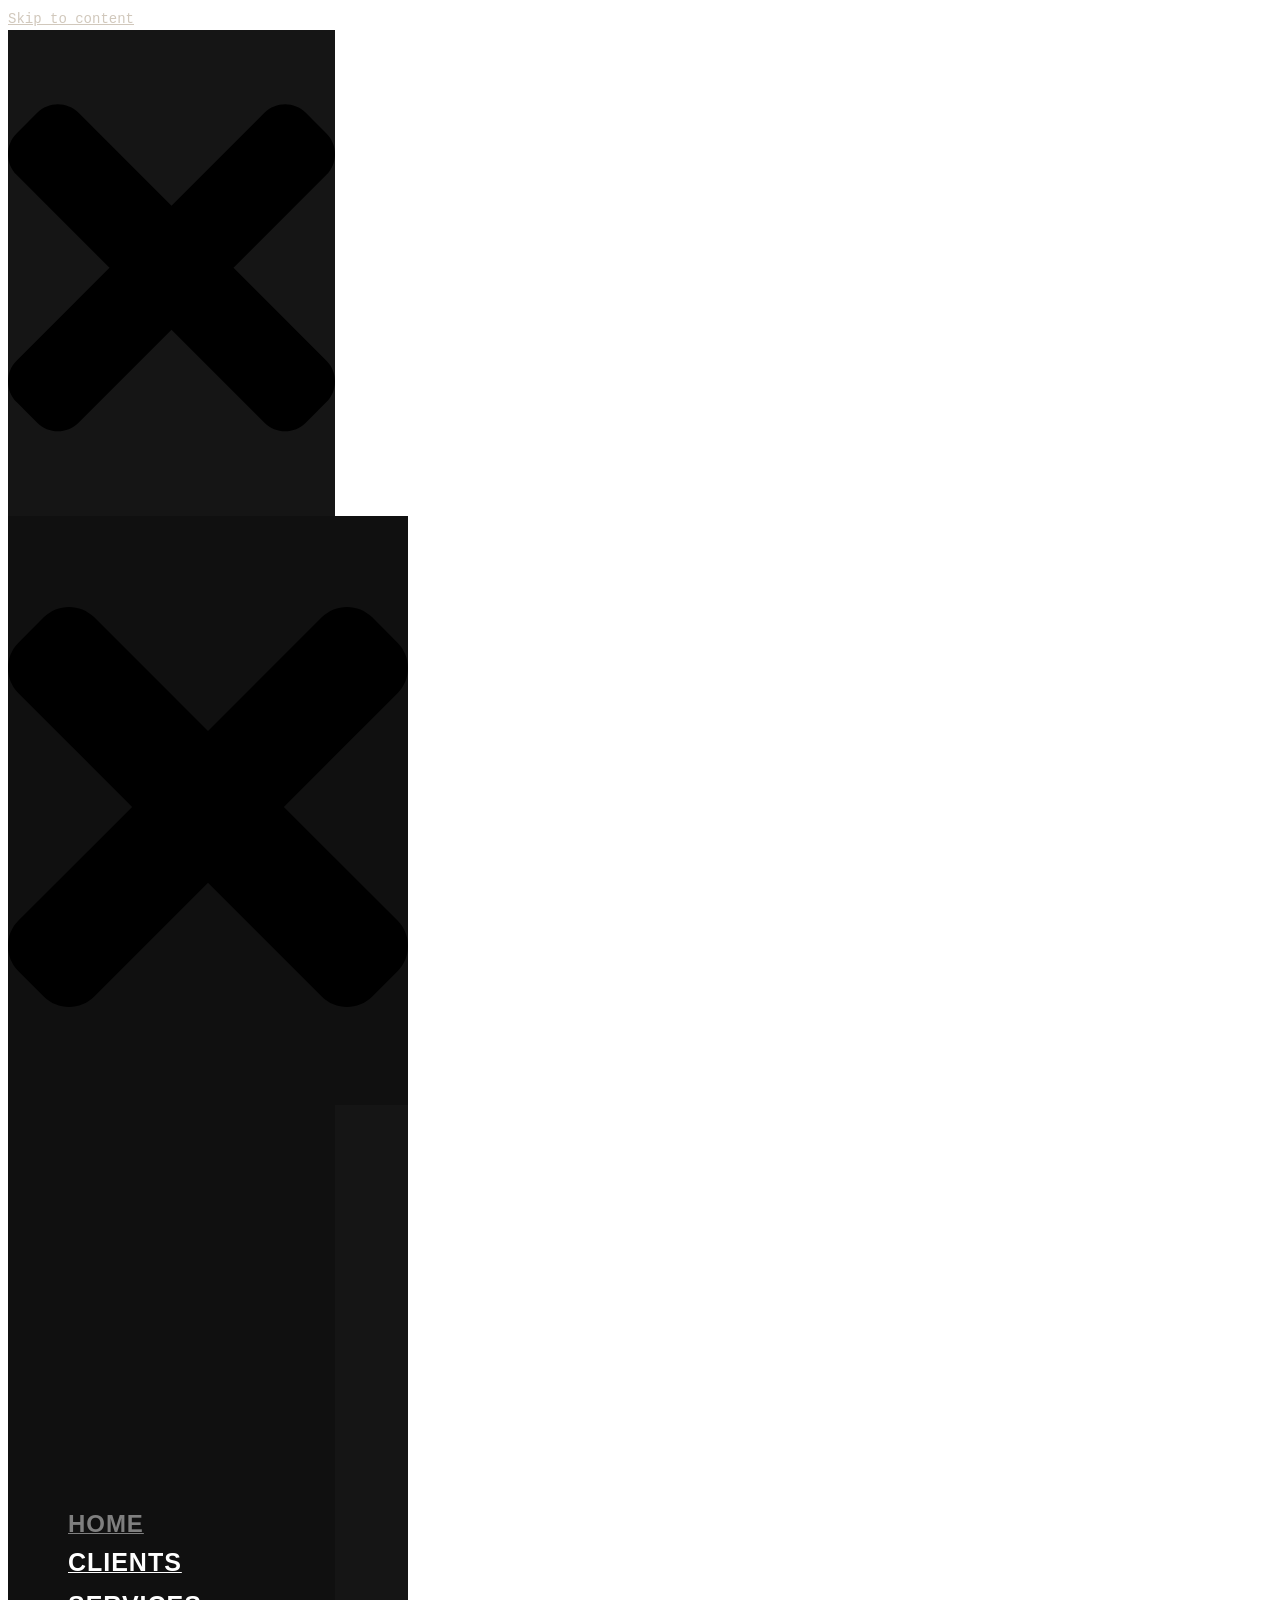
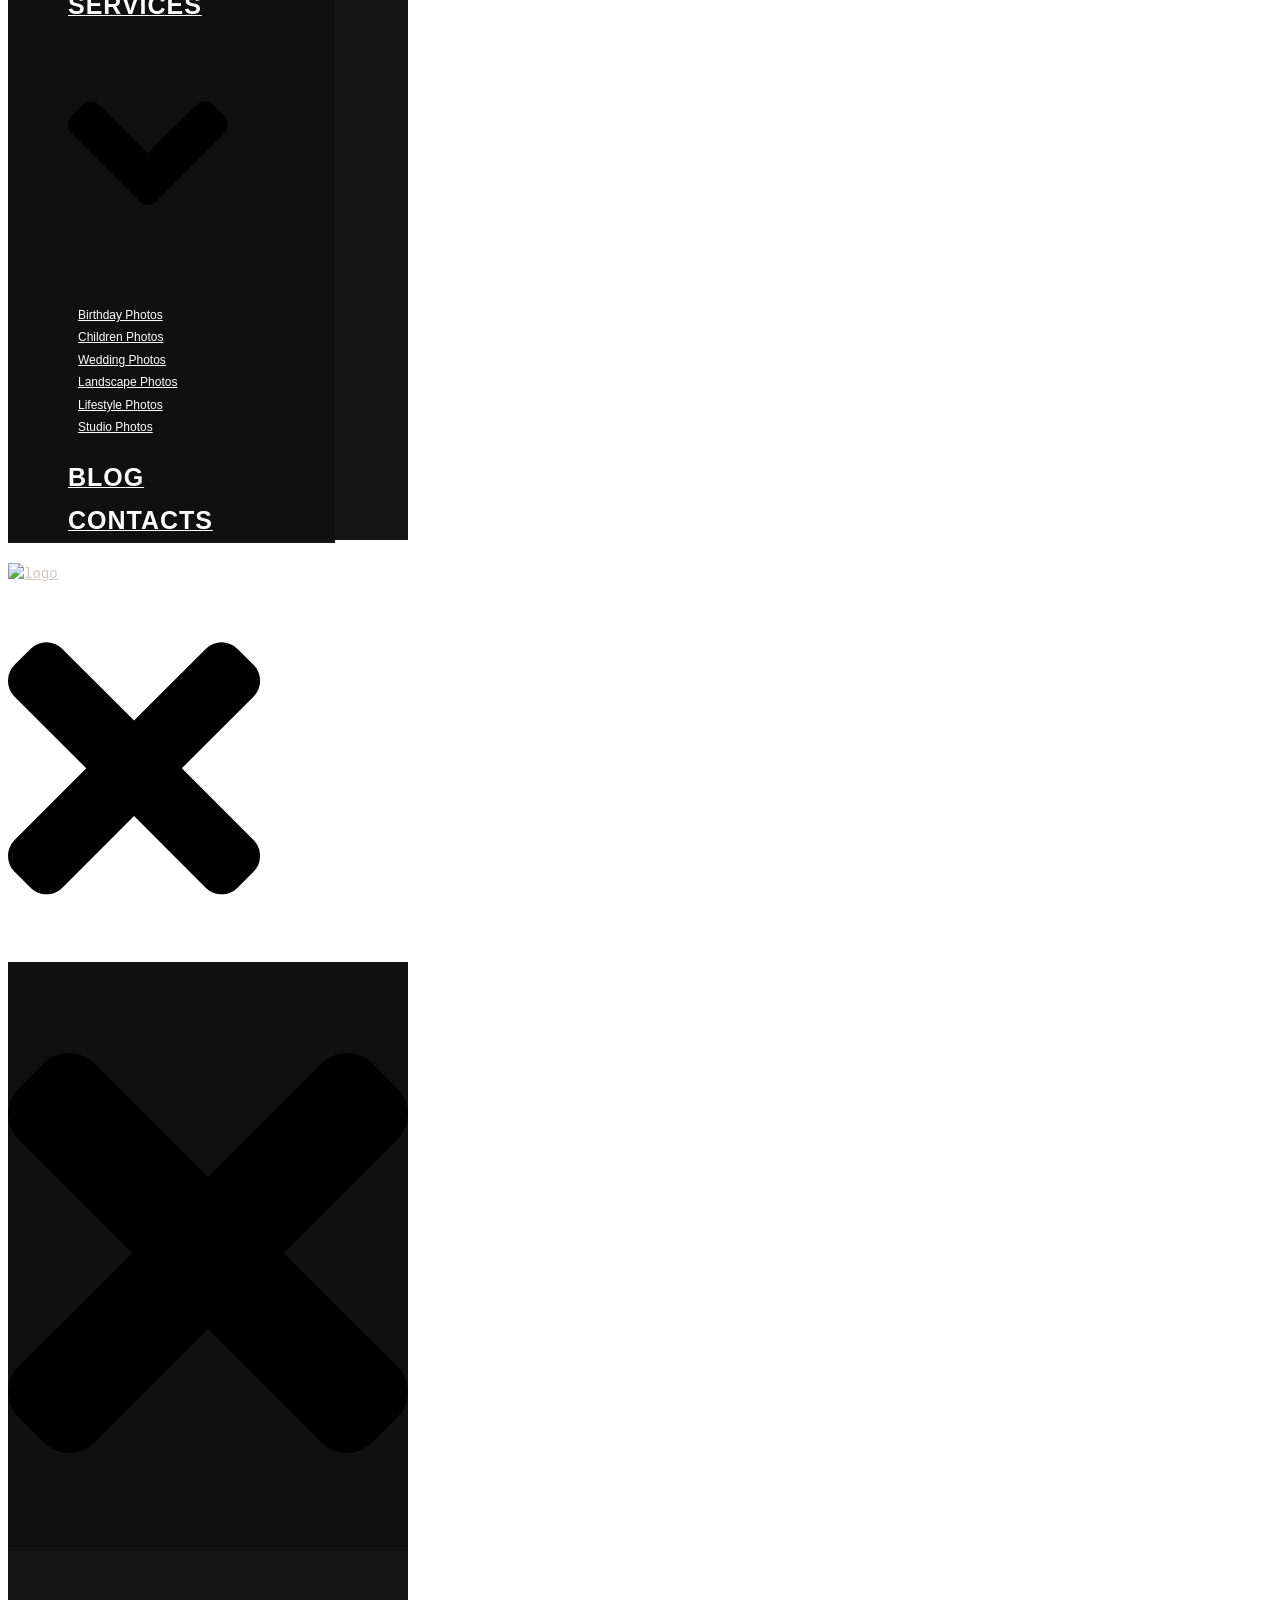
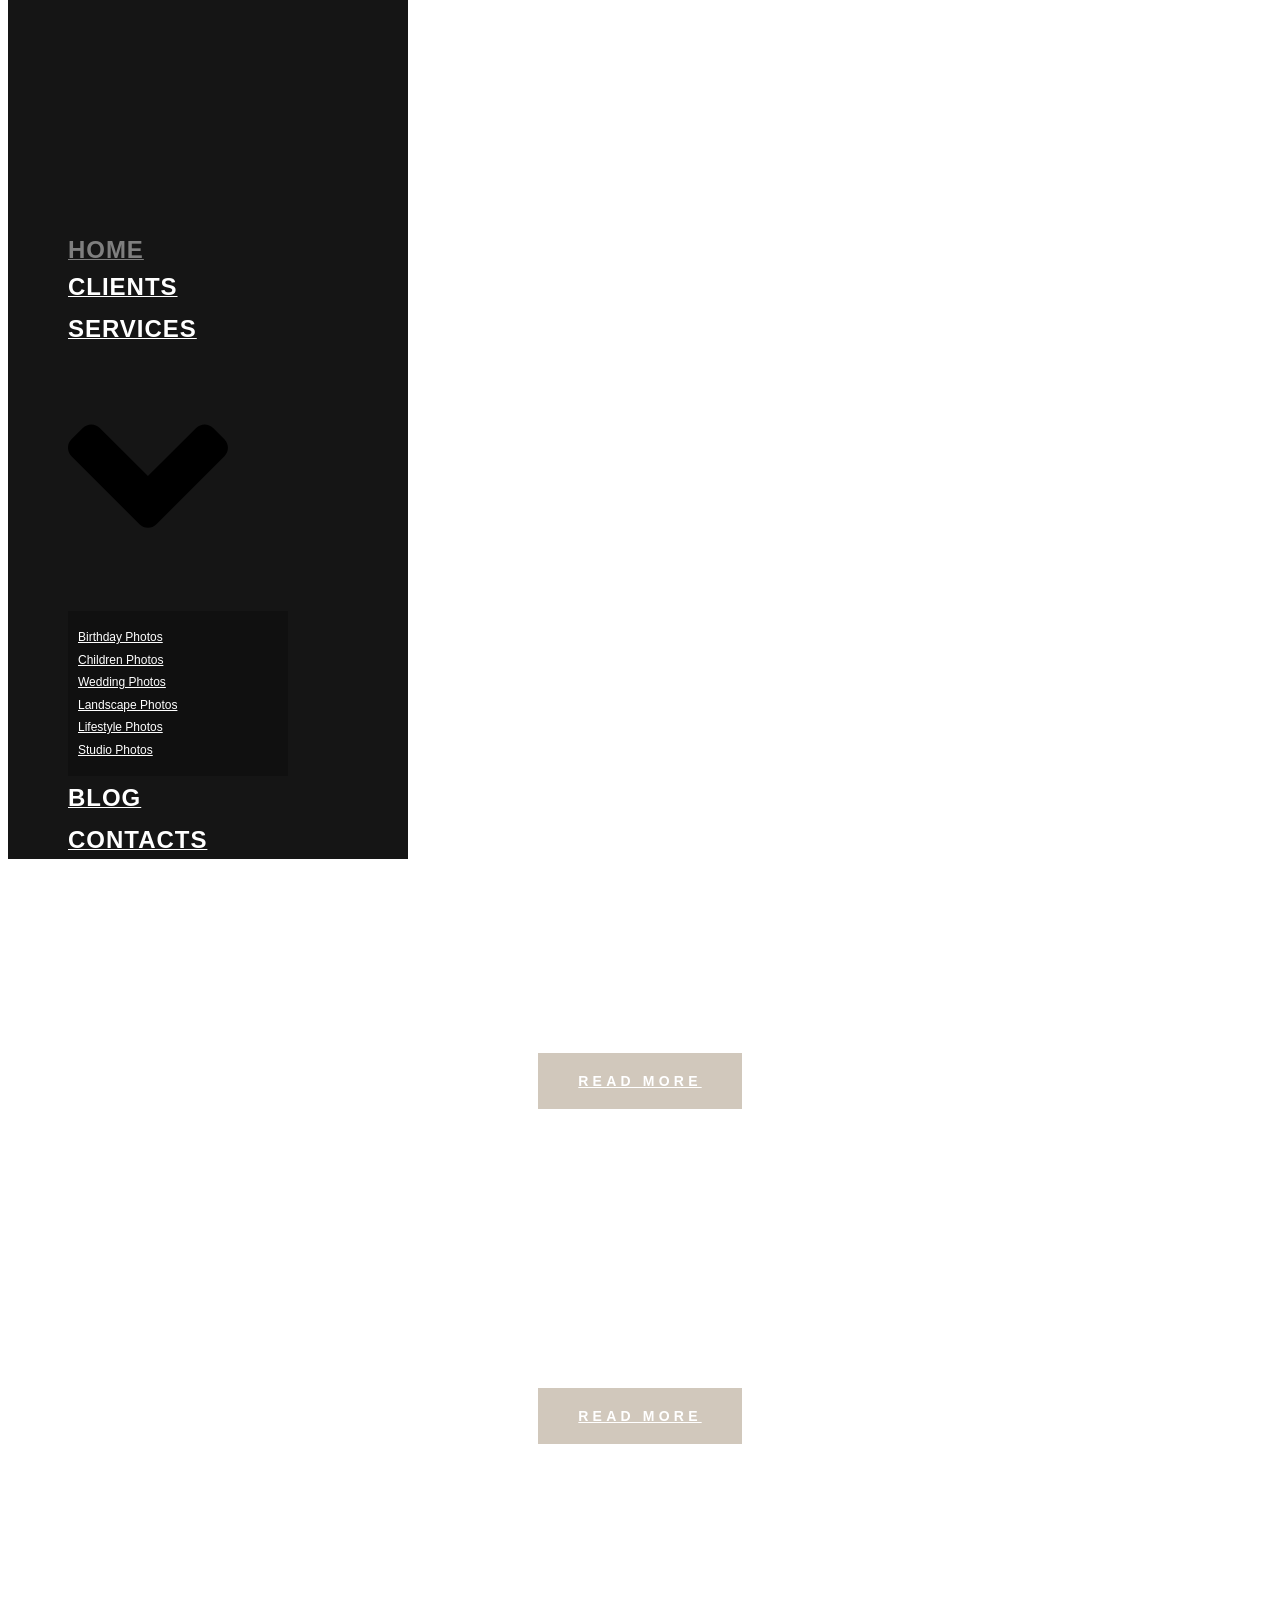
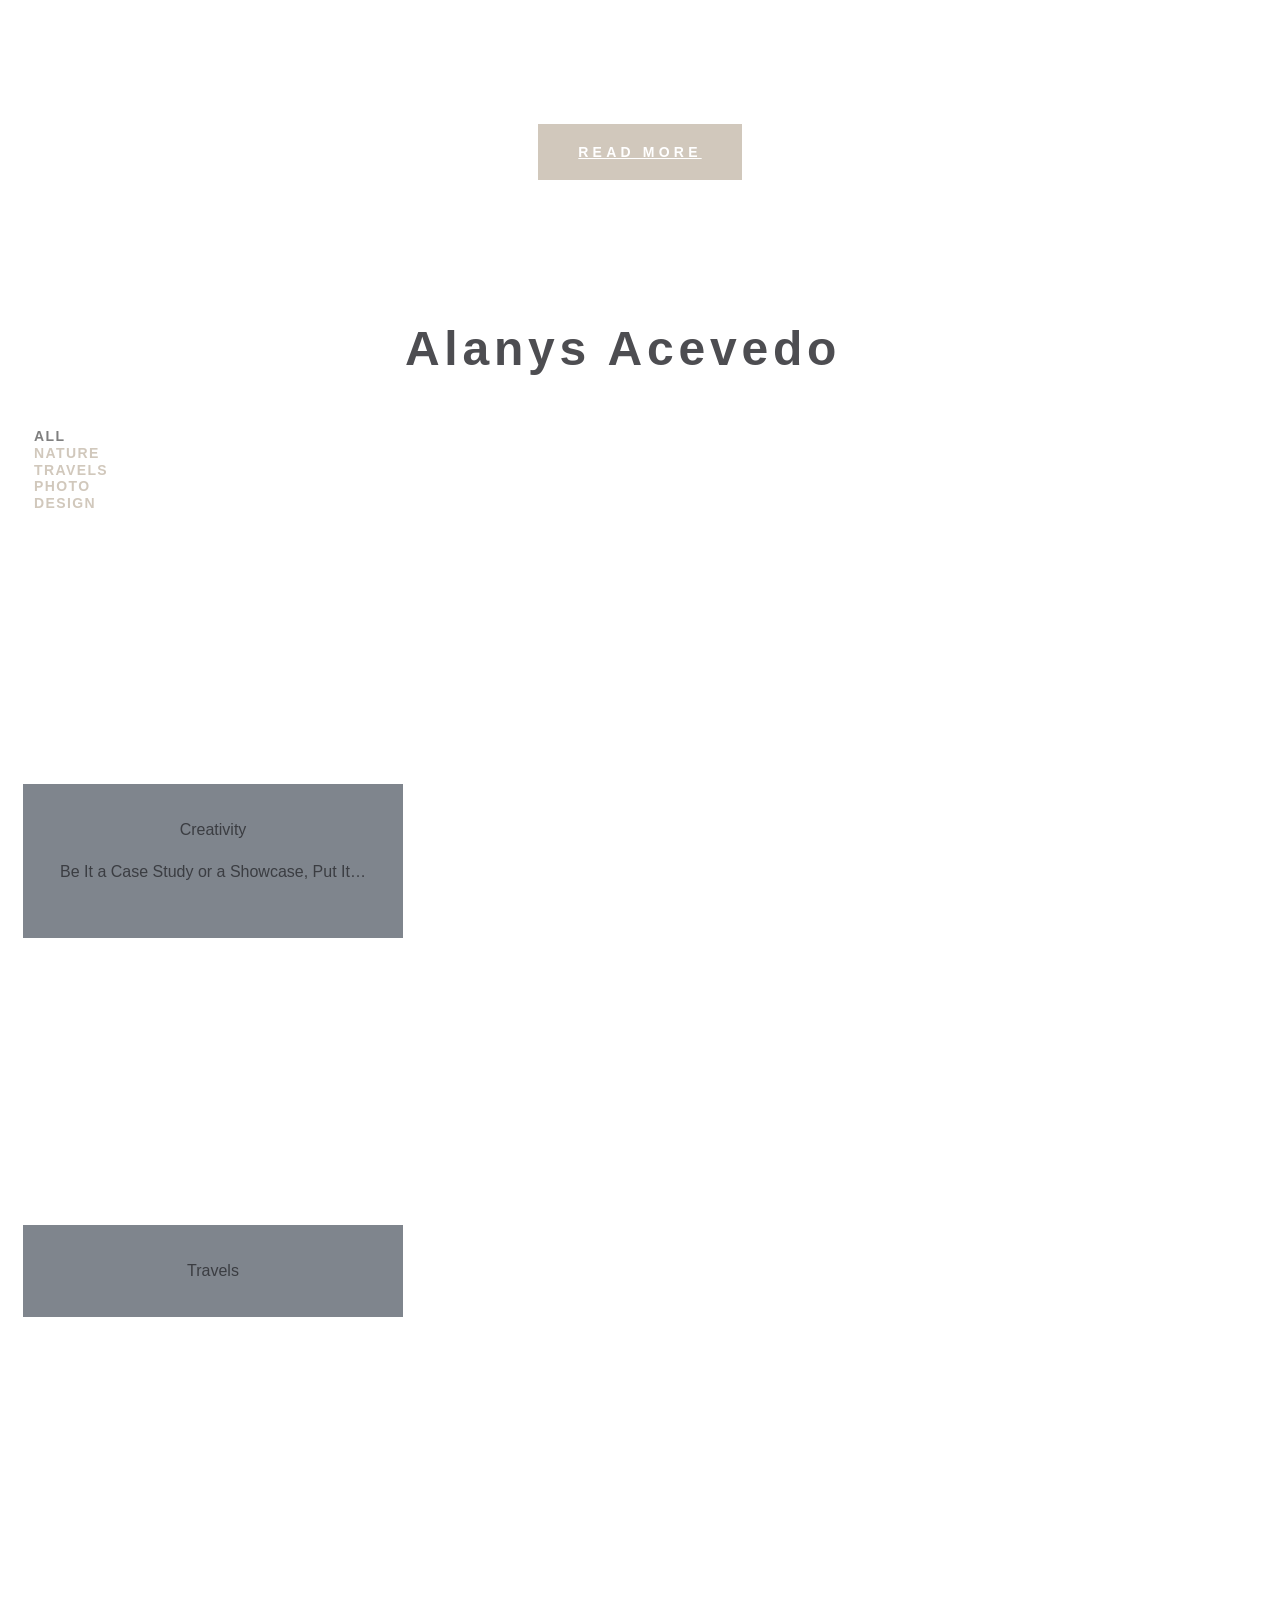
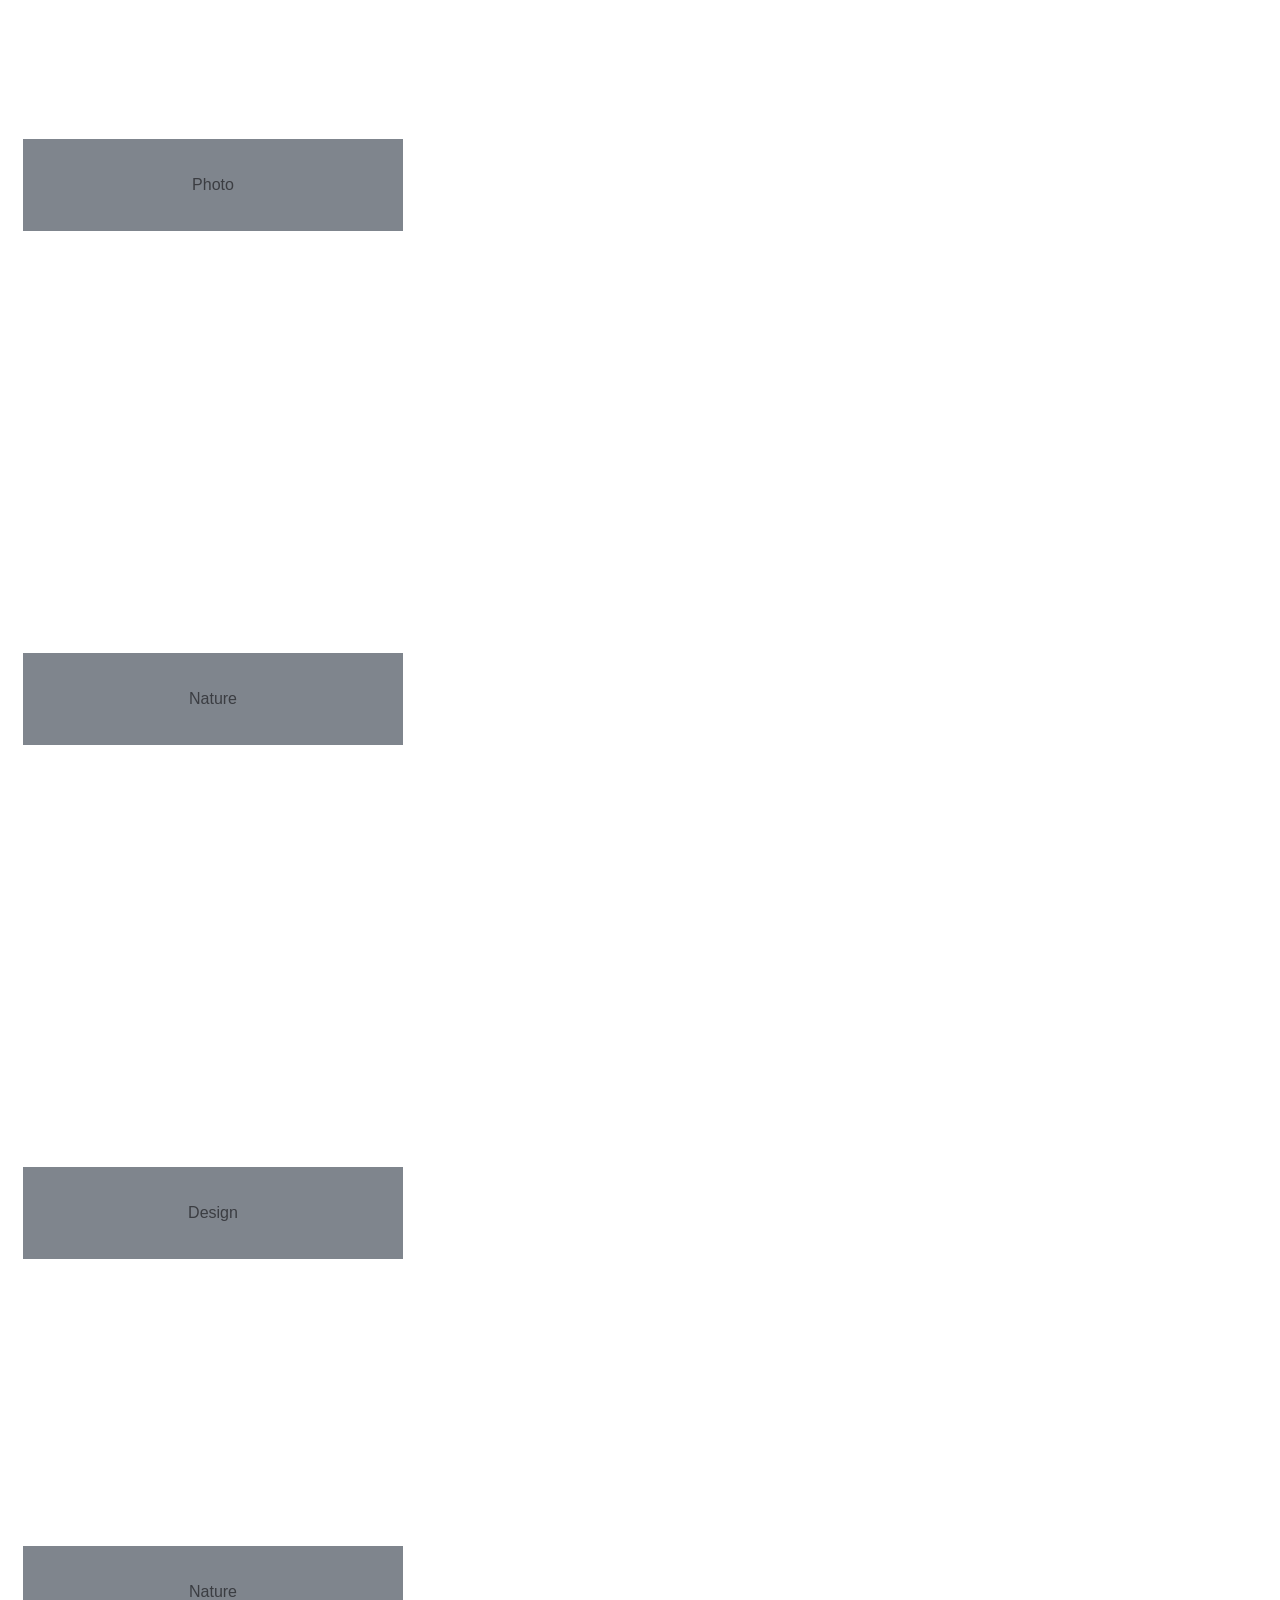
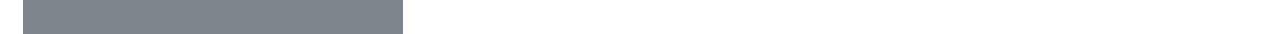
==== index.html @ 71724bb7 "bien ahora sí" ====
<html xmlns="http://www.w3.org/1999/xhtml" lang="en">

<head>
	<meta http-equiv="Content-Type" content="text/html; charset=utf-8" />
	<meta name="description" content="HTTrack is an easy-to-use website mirror utility. It allows you to download a World Wide website from the Internet to a local directory,building recursively all structures, getting html, images, and other files from the server to your computer. Links are rebuiltrelatively so that you can freely browse to the local site (works with any browser). You can mirror several sites together so that you can jump from one toanother. You can, also, update an existing mirror site, or resume an interrupted download. The robot is fully configurable, with an integrated help" />
	<meta name="keywords" content="httrack, HTTRACK, HTTrack, winhttrack, WINHTTRACK, WinHTTrack, offline browser, web mirror utility, aspirateur web, surf offline, web capture, www mirror utility, browse offline, local  site builder, website mirroring, aspirateur www, internet grabber, capture de site web, internet tool, hors connexion, unix, dos, windows 95, windows 98, solaris, ibm580, AIX 4.0, HTS, HTGet, web aspirator, web aspirateur, libre, GPL, GNU, free software" />
	<title>Local index - HTTrack Website Copier</title>
  <!-- Mirror and index made by HTTrack Website Copier/3.51-0 [XR&CO] -->
	<style type="text/css">
	<!--

body {
	margin: 0;  padding: 0;  margin-bottom: 15px;  margin-top: 8px;
	background: #77b;
}
body, td {
	font: 14px "Trebuchet MS", Verdana, Arial, Helvetica, sans-serif;
	}

#subTitle {
	background: #000;  color: #fff;  padding: 4px;  font-weight: bold; 
	}

#siteNavigation a, #siteNavigation .current {
	font-weight: bold;  color: #448;
	}
#siteNavigation a:link    { text-decoration: none; }
#siteNavigation a:visited { text-decoration: none; }

#siteNavigation .current { background-color: #ccd; }

#siteNavigation a:hover   { text-decoration: none;  background-color: #fff;  color: #000; }
#siteNavigation a:active  { text-decoration: none;  background-color: #ccc; }


a:link    { text-decoration: underline;  color: #00f; }
a:visited { text-decoration: underline;  color: #000; }
a:hover   { text-decoration: underline;  color: #c00; }
a:active  { text-decoration: underline; }

#pageContent {
	clear: both;
	border-bottom: 6px solid #000;
	padding: 10px;  padding-top: 20px;
	line-height: 1.65em;
	background-image: url(backblue.gif);
	background-repeat: no-repeat;
	background-position: top right;
	}

#pageContent, #siteNavigation {
	background-color: #ccd;
	}


.imgLeft  { float: left;   margin-right: 10px;  margin-bottom: 10px; }
.imgRight { float: right;  margin-left: 10px;   margin-bottom: 10px; }

hr { height: 1px;  color: #000;  background-color: #000;  margin-bottom: 15px; }

h1 { margin: 0;  font-weight: bold;  font-size: 2em; }
h2 { margin: 0;  font-weight: bold;  font-size: 1.6em; }
h3 { margin: 0;  font-weight: bold;  font-size: 1.3em; }
h4 { margin: 0;  font-weight: bold;  font-size: 1.18em; }

.blak { background-color: #000; }
.hide { display: none; }
.tableWidth { min-width: 400px; }

.tblRegular       { border-collapse: collapse; }
.tblRegular td    { padding: 6px;  background-image: url(fade.gif);  border: 2px solid #99c; }
.tblHeaderColor, .tblHeaderColor td { background: #99c; }
.tblNoBorder td   { border: 0; }


// -->
</style>

</head>

<body>
<table width="76%" border="0" align="center" cellspacing="0" cellpadding="3" class="tableWidth">
	<tr>
	<td id="subTitle">HTTrack Website Copier - Open Source offline browser</td>
	</tr>
</table>
<table width="76%" border="0" align="center" cellspacing="0" cellpadding="0" class="tableWidth">
<tr class="blak">
<td>
	<table width="100%" border="0" align="center" cellspacing="1" cellpadding="0">
	<tr>
	<td colspan="6"> 
		<table width="100%" border="0" align="center" cellspacing="0" cellpadding="10">
		<tr> 
		<td id="pageContent"> 
<!-- ==================== End prologue ==================== -->

<H1 ALIGN=Center>Index of locally available sites:</H1>
	<TABLE BORDER="0" WIDTH="100%" CELLSPACING="1" CELLPADDING="0">
		<TR>
			<TD BACKGROUND="fade.gif">
				&middot;
					<A HREF="ld-wp73.template-help.com/wordpress/prod_11267/v2/index.html">
						Anna Solas &#8211; Just another WordPress site
					</A>		
			</TD>
		</TR>
	</TABLE>
	<BR>
	<BR>
	<BR>
  	<H6 ALIGN="RIGHT">
	<I>Mirror and index made by HTTrack Website Copier [XR&amp;CO]</I>
	</H6>
	<!-- Mirror and index made by HTTrack Website Copier/3.51-0 [XR&CO] -->
	<!-- Thanks for using HTTrack Website Copier! -->
	<meta HTTP-EQUIV="Refresh" CONTENT="0; URL=ld-wp73.template-help.com/wordpress/prod_11267/v2/index.html">


<!-- ==================== Start epilogue ==================== -->
		</td>
		</tr>
		</table>
	</td>
	</tr>
	</table>
</td>
</tr>
</table>

<table width="76%" border="0" align="center" valign="bottom" cellspacing="0" cellpadding="0">
	<tr>
	<td id="footer"><small>&copy; 1998 Xavier Roche &amp; other contributors - Web Design: Leto Kauler.</small></td>
	</tr>
</table>

</body>

</html>
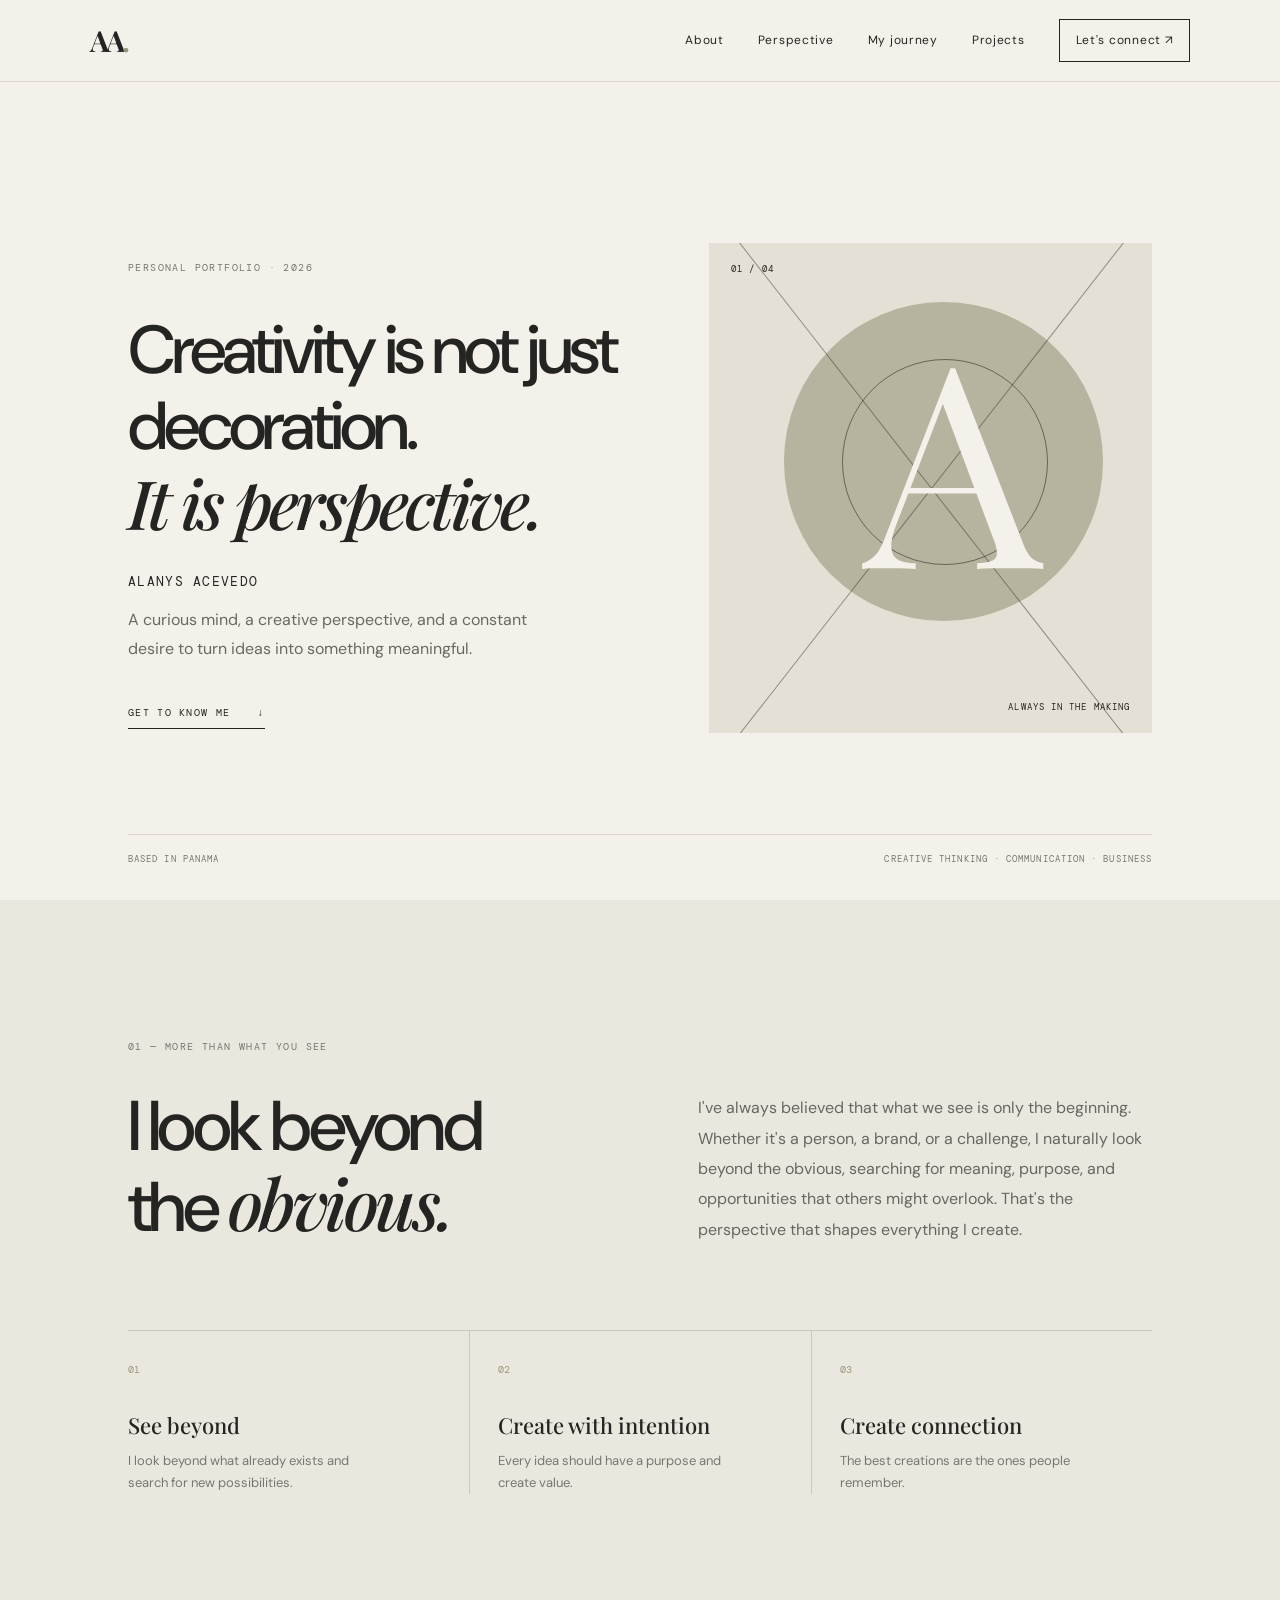
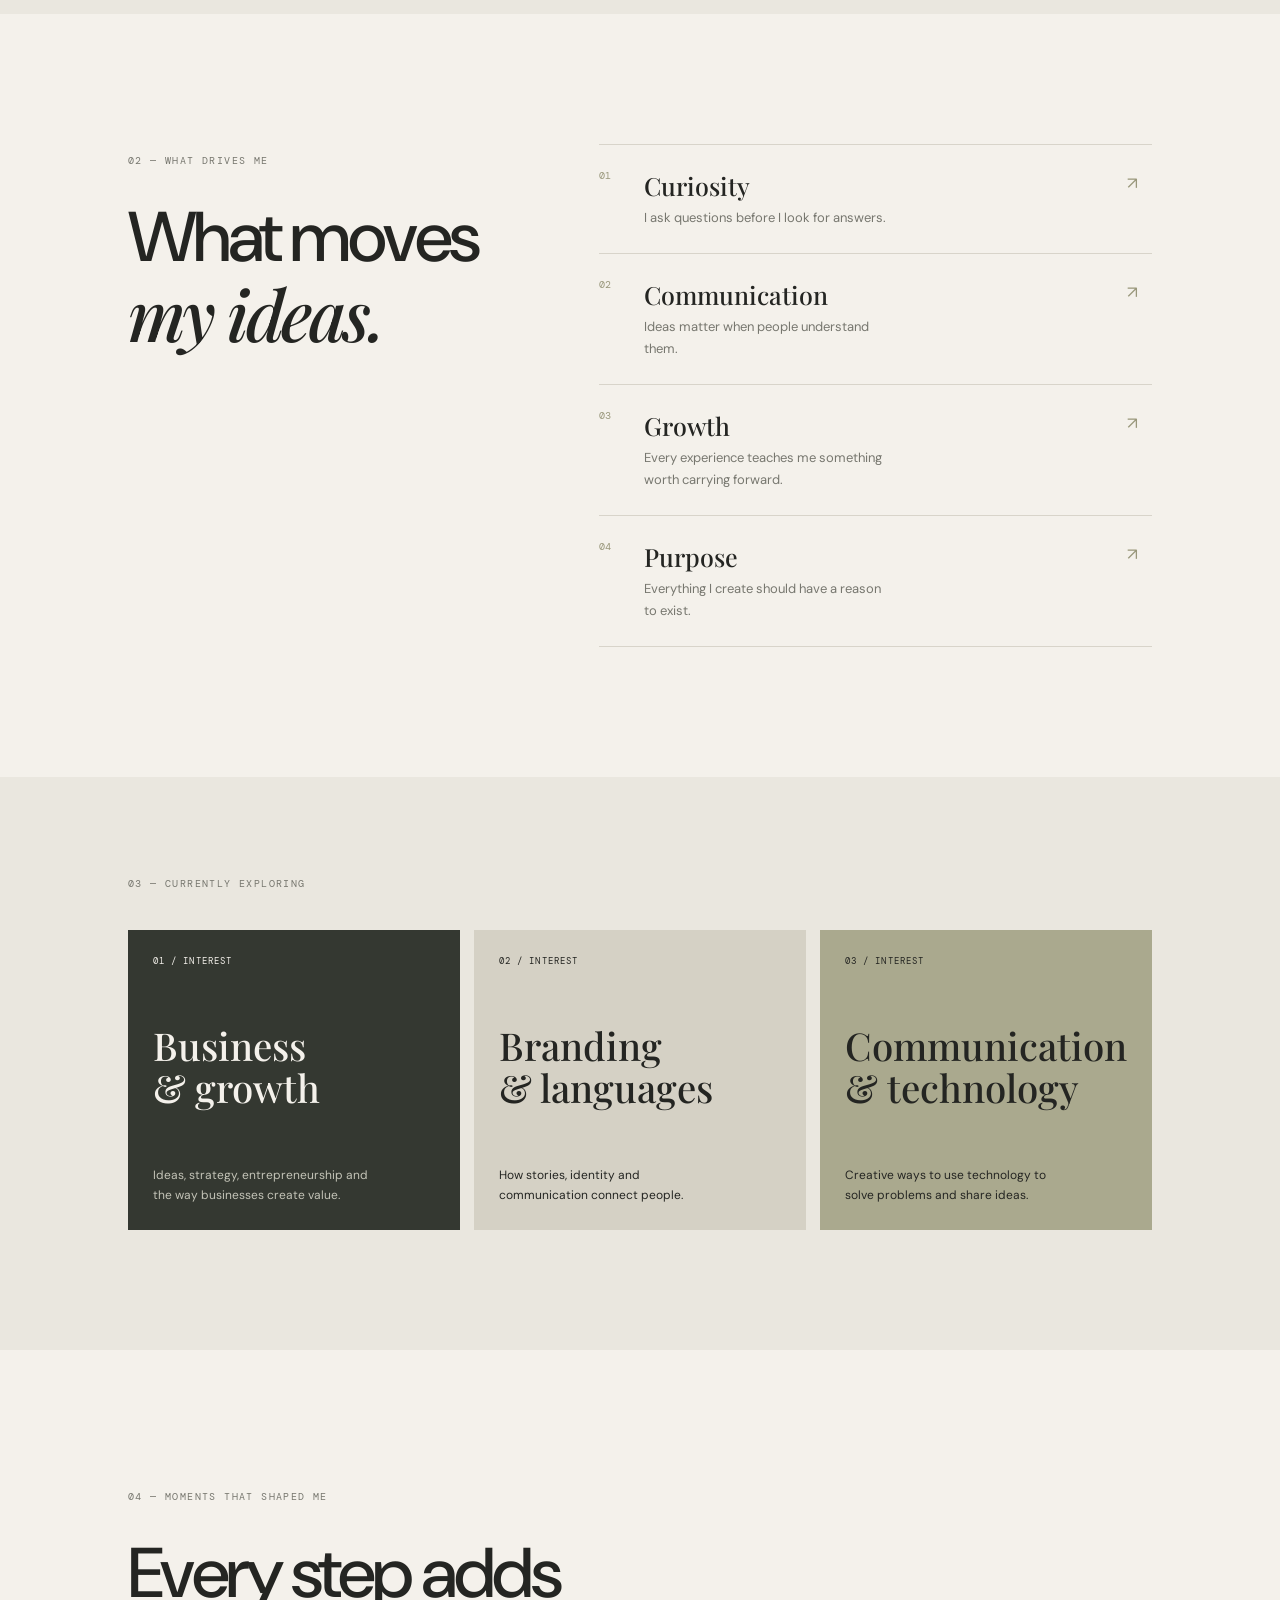
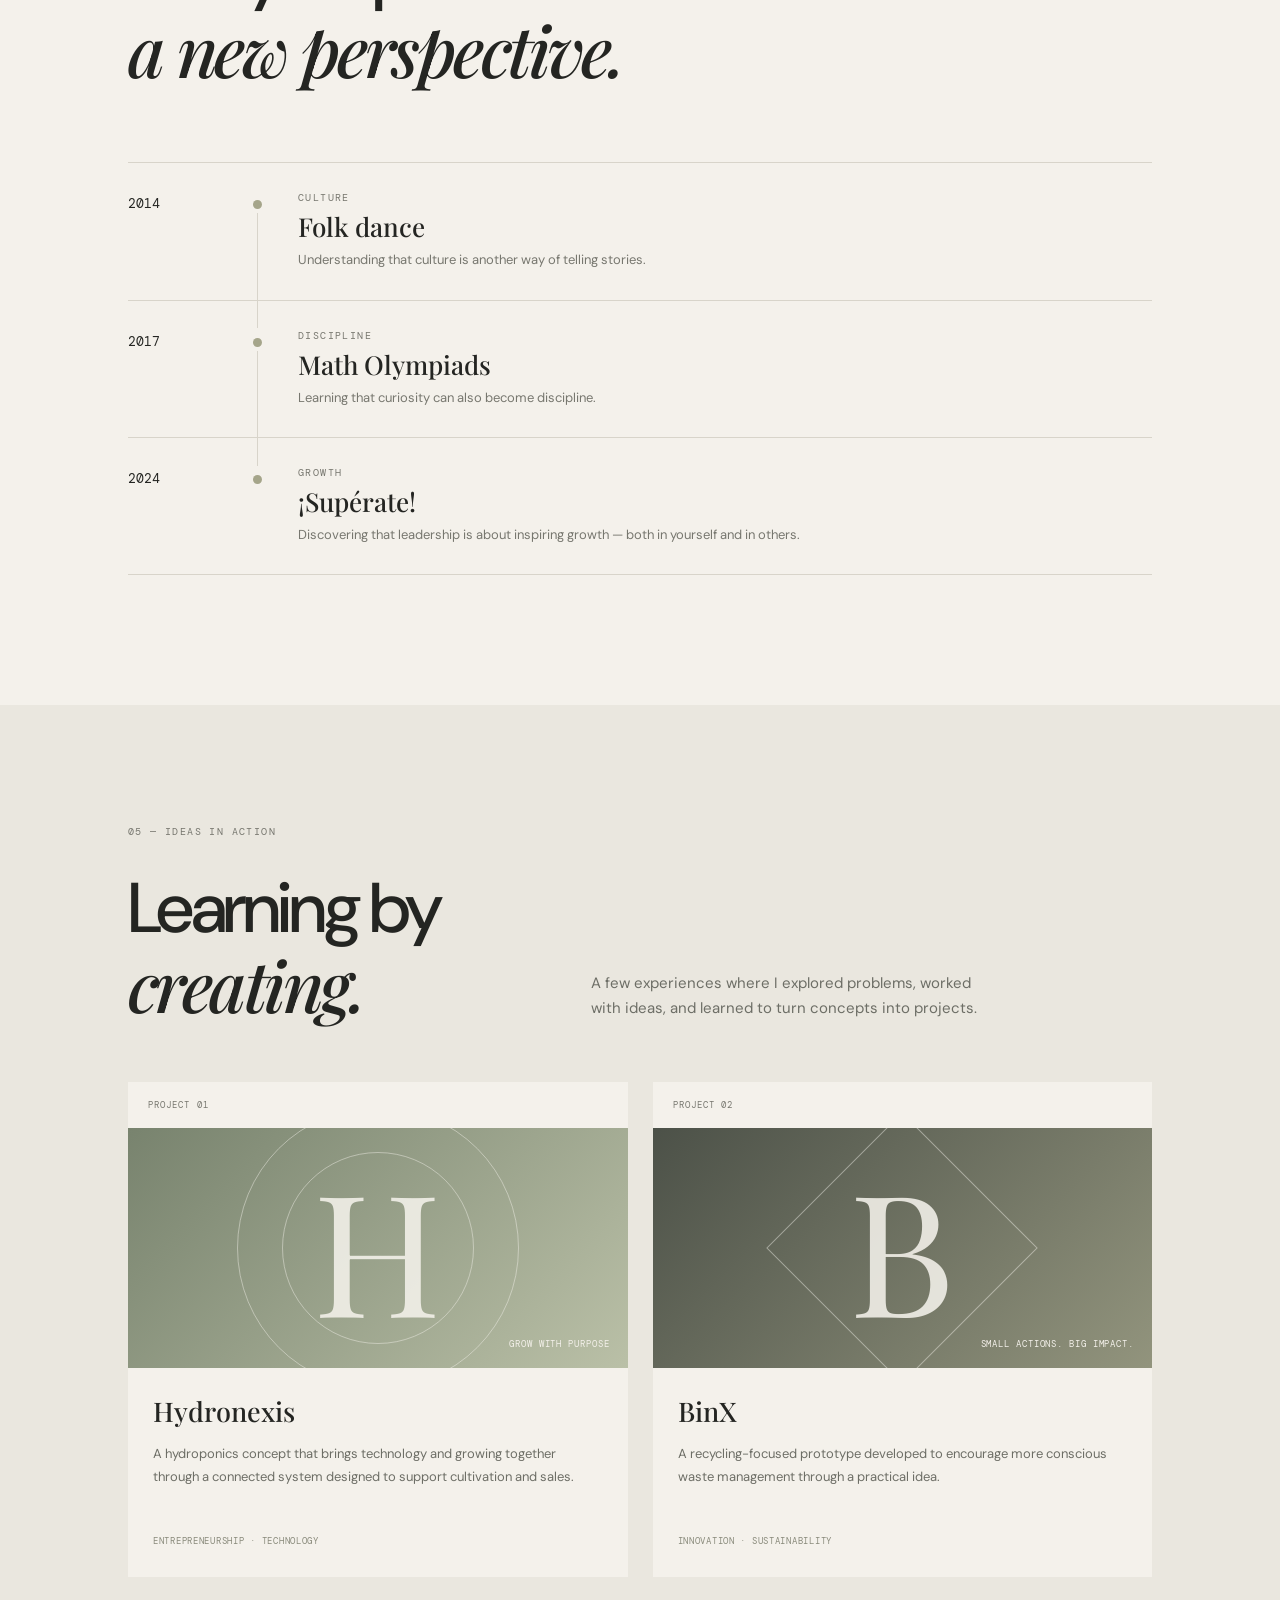
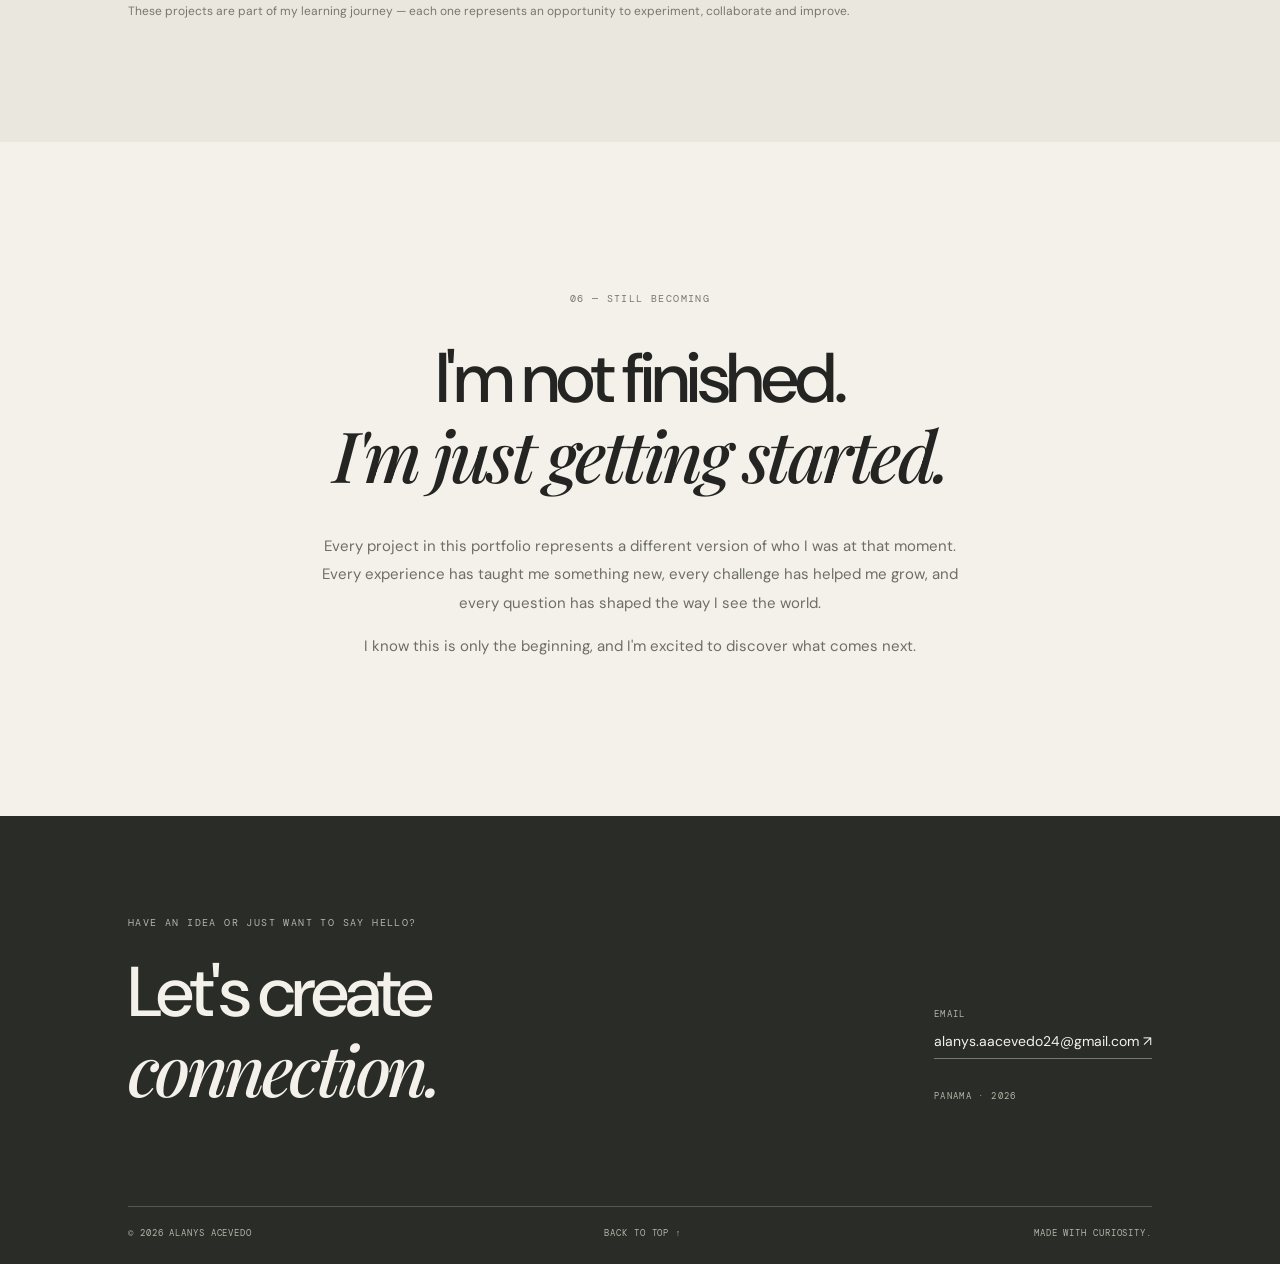
==== commit 53caec97: "Update personal portfolio" ====
--- a/index.html
+++ b/index.html
@@ -1,141 +1,114 @@
-<html xmlns="http://www.w3.org/1999/xhtml" lang="en">
+<!DOCTYPE html>
+<html lang="en">
+<head>
+  <meta charset="UTF-8" />
+  <meta name="viewport" content="width=device-width, initial-scale=1.0" />
+  <meta name="description" content="The personal portfolio of Alanys Acevedo — creativity, communication, business and meaningful ideas." />
+  <meta name="theme-color" content="#f4f1eb" />
+  <title>Alanys Acevedo — Personal Portfolio</title>
+  <link rel="preconnect" href="https://fonts.googleapis.com" />
+  <link rel="preconnect" href="https://fonts.gstatic.com" crossorigin />
+  <link href="https://fonts.googleapis.com/css2?family=DM+Mono:wght@400;500&family=DM+Sans:wght@400;500;600;700&family=Playfair+Display:ital,wght@0,500;0,600;0,700;1,500;1,600&display=swap" rel="stylesheet" />
+  <link rel="stylesheet" href="styles.css" />
+  <script src="script.js" defer></script>
+</head>
+<body>
+  <header class="site-header">
+    <a class="wordmark" href="#top" aria-label="Alanys Acevedo home">AA<span>.</span></a>
+    <button class="menu-toggle" aria-label="Open navigation" aria-expanded="false">☰</button>
+    <nav class="nav" aria-label="Main navigation">
+      <a href="#about">About</a>
+      <a href="#perspective">Perspective</a>
+      <a href="#journey">My journey</a>
+      <a href="#projects">Projects</a>
+      <a href="#contact" class="nav-contact">Let's connect ↗</a>
+    </nav>
+  </header>
 
-<head>
-	<meta http-equiv="Content-Type" content="text/html; charset=utf-8" />
-	<meta name="description" content="HTTrack is an easy-to-use website mirror utility. It allows you to download a World Wide website from the Internet to a local directory,building recursively all structures, getting html, images, and other files from the server to your computer. Links are rebuiltrelatively so that you can freely browse to the local site (works with any browser). You can mirror several sites together so that you can jump from one toanother. You can, also, update an existing mirror site, or resume an interrupted download. The robot is fully configurable, with an integrated help" />
-	<meta name="keywords" content="httrack, HTTRACK, HTTrack, winhttrack, WINHTTRACK, WinHTTrack, offline browser, web mirror utility, aspirateur web, surf offline, web capture, www mirror utility, browse offline, local  site builder, website mirroring, aspirateur www, internet grabber, capture de site web, internet tool, hors connexion, unix, dos, windows 95, windows 98, solaris, ibm580, AIX 4.0, HTS, HTGet, web aspirator, web aspirateur, libre, GPL, GNU, free software" />
-	<title>Local index - HTTrack Website Copier</title>
-  <!-- Mirror and index made by HTTrack Website Copier/3.51-0 [XR&CO] -->
-	<style type="text/css">
-	<!--
+  <main id="top">
+    <section class="hero section-wrap" id="about">
+      <div class="hero-copy">
+        <p class="eyebrow">PERSONAL PORTFOLIO <span>·</span> 2026</p>
+        <h1>Creativity is not just decoration.<br /><em>It is perspective.</em></h1>
+        <p class="hero-name">Alanys Acevedo</p>
+        <p class="hero-intro">A curious mind, a creative perspective, and a constant desire to turn ideas into something meaningful.</p>
+        <a class="text-link" href="#perspective">GET TO KNOW ME <span>↓</span></a>
+      </div>
+      <div class="hero-art" aria-label="Abstract editorial artwork">
+        <div class="art-circle"></div>
+        <div class="art-line line-one"></div>
+        <div class="art-line line-two"></div>
+        <span class="art-index">01 / 04</span>
+        <span class="art-caption">ALWAYS IN THE MAKING</span>
+        <span class="art-letter">A</span>
+      </div>
+      <div class="hero-foot"><span>BASED IN PANAMA</span><span>CREATIVE THINKING · COMMUNICATION · BUSINESS</span></div>
+    </section>
 
-body {
-	margin: 0;  padding: 0;  margin-bottom: 15px;  margin-top: 8px;
-	background: #77b;
-}
-body, td {
-	font: 14px "Trebuchet MS", Verdana, Arial, Helvetica, sans-serif;
-	}
+    <section class="intro-band section-wrap" id="perspective">
+      <p class="eyebrow">01 — MORE THAN WHAT YOU SEE</p>
+      <div class="intro-grid">
+        <h2>I look beyond<br />the <em>obvious.</em></h2>
+        <p>I've always believed that what we see is only the beginning. Whether it's a person, a brand, or a challenge, I naturally look beyond the obvious, searching for meaning, purpose, and opportunities that others might overlook. That's the perspective that shapes everything I create.</p>
+      </div>
+      <div class="principles">
+        <article><span>01</span><h3>See beyond</h3><p>I look beyond what already exists and search for new possibilities.</p></article>
+        <article><span>02</span><h3>Create with intention</h3><p>Every idea should have a purpose and create value.</p></article>
+        <article><span>03</span><h3>Create connection</h3><p>The best creations are the ones people remember.</p></article>
+      </div>
+    </section>
 
-#subTitle {
-	background: #000;  color: #fff;  padding: 4px;  font-weight: bold; 
-	}
+    <section class="drivers section-wrap">
+      <div class="section-heading"><p class="eyebrow">02 — WHAT DRIVES ME</p><h2>What moves<br /><em>my ideas.</em></h2></div>
+      <div class="driver-list">
+        <article><span>01</span><div><h3>Curiosity</h3><p>I ask questions before I look for answers.</p></div><b>↗</b></article>
+        <article><span>02</span><div><h3>Communication</h3><p>Ideas matter when people understand them.</p></div><b>↗</b></article>
+        <article><span>03</span><div><h3>Growth</h3><p>Every experience teaches me something worth carrying forward.</p></div><b>↗</b></article>
+        <article><span>04</span><div><h3>Purpose</h3><p>Everything I create should have a reason to exist.</p></div><b>↗</b></article>
+      </div>
+    </section>
 
-#siteNavigation a, #siteNavigation .current {
-	font-weight: bold;  color: #448;
-	}
-#siteNavigation a:link    { text-decoration: none; }
-#siteNavigation a:visited { text-decoration: none; }
+    <section class="exploring section-wrap">
+      <p class="eyebrow">03 — CURRENTLY EXPLORING</p>
+      <div class="explore-grid">
+        <div class="explore-card explore-dark"><span>01 / INTEREST</span><h3>Business<br />& growth</h3><p>Ideas, strategy, entrepreneurship and the way businesses create value.</p></div>
+        <div class="explore-card explore-light"><span>02 / INTEREST</span><h3>Branding<br />& languages</h3><p>How stories, identity and communication connect people.</p></div>
+        <div class="explore-card explore-accent"><span>03 / INTEREST</span><h3>Communication<br />& technology</h3><p>Creative ways to use technology to solve problems and share ideas.</p></div>
+      </div>
+    </section>
 
-#siteNavigation .current { background-color: #ccd; }
+    <section class="journey section-wrap" id="journey">
+      <p class="eyebrow">04 — MOMENTS THAT SHAPED ME</p>
+      <h2>Every step adds<br /><em>a new perspective.</em></h2>
+      <div class="timeline">
+        <article><span class="year">2014</span><div class="timeline-mark"></div><div><p class="eyebrow">CULTURE</p><h3>Folk dance</h3><p>Understanding that culture is another way of telling stories.</p></div></article>
+        <article><span class="year">2017</span><div class="timeline-mark"></div><div><p class="eyebrow">DISCIPLINE</p><h3>Math Olympiads</h3><p>Learning that curiosity can also become discipline.</p></div></article>
+        <article><span class="year">2024</span><div class="timeline-mark"></div><div><p class="eyebrow">GROWTH</p><h3>¡Supérate!</h3><p>Discovering that leadership is about inspiring growth — both in yourself and in others.</p></div></article>
+      </div>
+    </section>
 
-#siteNavigation a:hover   { text-decoration: none;  background-color: #fff;  color: #000; }
-#siteNavigation a:active  { text-decoration: none;  background-color: #ccc; }
+    <section class="projects section-wrap" id="projects">
+      <div class="section-heading"><p class="eyebrow">05 — IDEAS IN ACTION</p><h2>Learning by<br /><em>creating.</em></h2></div>
+      <p class="projects-intro">A few experiences where I explored problems, worked with ideas, and learned to turn concepts into projects.</p>
+      <div class="project-grid">
+        <article class="project-card"><div class="project-number">PROJECT 01</div><div class="project-visual hydro"><span>H</span><small>GROW WITH PURPOSE</small></div><div class="project-info"><h3>Hydronexis</h3><p>A hydroponics concept that brings technology and growing together through a connected system designed to support cultivation and sales.</p><span class="tag">ENTREPRENEURSHIP · TECHNOLOGY</span></div></article>
+        <article class="project-card"><div class="project-number">PROJECT 02</div><div class="project-visual binx"><span>B</span><small>SMALL ACTIONS. BIG IMPACT.</small></div><div class="project-info"><h3>BinX</h3><p>A recycling-focused prototype developed to encourage more conscious waste management through a practical idea.</p><span class="tag">INNOVATION · SUSTAINABILITY</span></div></article>
+      </div>
+      <p class="project-note">These projects are part of my learning journey — each one represents an opportunity to experiment, collaborate and improve.</p>
+    </section>
 
+    <section class="closing section-wrap">
+      <p class="eyebrow">06 — STILL BECOMING</p>
+      <h2>I'm not finished.<br /><em>I'm just getting started.</em></h2>
+      <p>Every project in this portfolio represents a different version of who I was at that moment. Every experience has taught me something new, every challenge has helped me grow, and every question has shaped the way I see the world.</p>
+      <p>I know this is only the beginning, and I'm excited to discover what comes next.</p>
+    </section>
+  </main>
 
-a:link    { text-decoration: underline;  color: #00f; }
-a:visited { text-decoration: underline;  color: #000; }
-a:hover   { text-decoration: underline;  color: #c00; }
-a:active  { text-decoration: underline; }
-
-#pageContent {
-	clear: both;
-	border-bottom: 6px solid #000;
-	padding: 10px;  padding-top: 20px;
-	line-height: 1.65em;
-	background-image: url(backblue.gif);
-	background-repeat: no-repeat;
-	background-position: top right;
-	}
-
-#pageContent, #siteNavigation {
-	background-color: #ccd;
-	}
-
-
-.imgLeft  { float: left;   margin-right: 10px;  margin-bottom: 10px; }
-.imgRight { float: right;  margin-left: 10px;   margin-bottom: 10px; }
-
-hr { height: 1px;  color: #000;  background-color: #000;  margin-bottom: 15px; }
-
-h1 { margin: 0;  font-weight: bold;  font-size: 2em; }
-h2 { margin: 0;  font-weight: bold;  font-size: 1.6em; }
-h3 { margin: 0;  font-weight: bold;  font-size: 1.3em; }
-h4 { margin: 0;  font-weight: bold;  font-size: 1.18em; }
-
-.blak { background-color: #000; }
-.hide { display: none; }
-.tableWidth { min-width: 400px; }
-
-.tblRegular       { border-collapse: collapse; }
-.tblRegular td    { padding: 6px;  background-image: url(fade.gif);  border: 2px solid #99c; }
-.tblHeaderColor, .tblHeaderColor td { background: #99c; }
-.tblNoBorder td   { border: 0; }
-
-
-// -->
-</style>
-
-</head>
-
-<body>
-<table width="76%" border="0" align="center" cellspacing="0" cellpadding="3" class="tableWidth">
-	<tr>
-	<td id="subTitle">HTTrack Website Copier - Open Source offline browser</td>
-	</tr>
-</table>
-<table width="76%" border="0" align="center" cellspacing="0" cellpadding="0" class="tableWidth">
-<tr class="blak">
-<td>
-	<table width="100%" border="0" align="center" cellspacing="1" cellpadding="0">
-	<tr>
-	<td colspan="6"> 
-		<table width="100%" border="0" align="center" cellspacing="0" cellpadding="10">
-		<tr> 
-		<td id="pageContent"> 
-<!-- ==================== End prologue ==================== -->
-
-<H1 ALIGN=Center>Index of locally available sites:</H1>
-	<TABLE BORDER="0" WIDTH="100%" CELLSPACING="1" CELLPADDING="0">
-		<TR>
-			<TD BACKGROUND="fade.gif">
-				&middot;
-					<A HREF="ld-wp73.template-help.com/wordpress/prod_11267/v2/index.html">
-						Anna Solas &#8211; Just another WordPress site
-					</A>		
-			</TD>
-		</TR>
-	</TABLE>
-	<BR>
-	<BR>
-	<BR>
-  	<H6 ALIGN="RIGHT">
-	<I>Mirror and index made by HTTrack Website Copier [XR&amp;CO]</I>
-	</H6>
-	<!-- Mirror and index made by HTTrack Website Copier/3.51-0 [XR&CO] -->
-	<!-- Thanks for using HTTrack Website Copier! -->
-	<meta HTTP-EQUIV="Refresh" CONTENT="0; URL=ld-wp73.template-help.com/wordpress/prod_11267/v2/index.html">
-
-
-<!-- ==================== Start epilogue ==================== -->
-		</td>
-		</tr>
-		</table>
-	</td>
-	</tr>
-	</table>
-</td>
-</tr>
-</table>
-
-<table width="76%" border="0" align="center" valign="bottom" cellspacing="0" cellpadding="0">
-	<tr>
-	<td id="footer"><small>&copy; 1998 Xavier Roche &amp; other contributors - Web Design: Leto Kauler.</small></td>
-	</tr>
-</table>
-
+  <footer class="footer section-wrap" id="contact">
+    <div><p class="eyebrow">HAVE AN IDEA OR JUST WANT TO SAY HELLO?</p><h2>Let's create<br /><em>connection.</em></h2></div>
+    <div class="contact-details"><p>EMAIL</p><a href="mailto:alanys.aacevedo24@gmail.com">alanys.aacevedo24@gmail.com ↗</a><p class="footer-location">PANAMA · 2026</p></div>
+    <div class="footer-bottom"><span>© 2026 ALANYS ACEVEDO</span><a href="#top">BACK TO TOP ↑</a><span>MADE WITH CURIOSITY.</span></div>
+  </footer>
 </body>
-
 </html>
-
-
--- a/styles.css
+++ b/styles.css
@@ -0,0 +1,3 @@
+:root{--paper:#f4f1eb;--ink:#242522;--muted:#77776f;--line:#d8d4ca;--olive:#a5a58a;--serif:'Playfair Display',Georgia,serif;--sans:'DM Sans',Arial,sans-serif;--mono:'DM Mono',monospace}*{box-sizing:border-box}html{scroll-behavior:smooth}body{margin:0;background:var(--paper);color:var(--ink);font-family:var(--sans);font-size:15px;line-height:1.7}a{color:inherit;text-decoration:none}.site-header{height:82px;padding:0 7vw;display:flex;align-items:center;justify-content:space-between;border-bottom:1px solid var(--line);position:sticky;top:0;background:rgba(244,241,235,.94);backdrop-filter:blur(12px);z-index:10}.wordmark{font-family:var(--serif);font-size:29px;font-weight:700;letter-spacing:-3px}.wordmark span{color:#99977b}.nav{display:flex;align-items:center;gap:34px;font-size:12px;letter-spacing:.06em}.nav a{transition:opacity .2s}.nav a:hover{opacity:.55}.nav-contact{border:1px solid var(--ink);padding:10px 16px}.menu-toggle{display:none;background:none;border:0;font-size:23px}.section-wrap{padding-left:10vw;padding-right:10vw}.hero{min-height:calc(100vh - 82px);padding-top:100px;padding-bottom:35px;display:grid;grid-template-columns:1.1fr .9fr;grid-template-rows:1fr auto;gap:40px;align-items:center}.eyebrow{font:10px var(--mono);letter-spacing:.14em;color:var(--muted);text-transform:uppercase}.eyebrow span{color:#a5a58a}.hero h1{font-size:clamp(42px,5.3vw,76px);line-height:1.12;letter-spacing:-.055em;font-weight:500;margin:38px 0 28px}.hero h1 em,h2 em{font-family:var(--serif);font-weight:500}.hero-name{font:13px var(--mono);letter-spacing:.1em;text-transform:uppercase;margin:0 0 12px}.hero-intro{max-width:410px;color:#686961;font-size:16px;line-height:1.8;margin-bottom:35px}.text-link{font:10px var(--mono);letter-spacing:.13em;border-bottom:1px solid var(--ink);padding-bottom:9px}.text-link span{margin-left:20px}.hero-art{height:490px;max-height:62vh;min-height:340px;background:#e4e0d6;position:relative;overflow:hidden}.art-circle{position:absolute;width:72%;aspect-ratio:1;border-radius:50%;background:#b6b39e;left:17%;top:12%}.art-circle:after{content:'';position:absolute;width:64%;height:64%;border:1px solid rgba(36,37,34,.55);border-radius:50%;left:18%;top:18%}.art-line{position:absolute;width:1px;height:130%;background:rgba(36,37,34,.45);top:-15%;left:50%;transform:rotate(38deg)}.line-two{transform:rotate(-38deg)}.art-letter{position:absolute;font:clamp(150px,22vw,290px) var(--serif);color:#f4f1eb;left:35%;top:14%;line-height:1}.art-index,.art-caption{position:absolute;font:9px var(--mono);letter-spacing:.12em}.art-index{top:20px;left:22px}.art-caption{bottom:20px;right:22px}.hero-foot{grid-column:1/-1;display:flex;justify-content:space-between;border-top:1px solid var(--line);padding-top:18px;font:9px var(--mono);letter-spacing:.12em;color:var(--muted)}.intro-band{padding-top:130px;padding-bottom:120px;background:#eae7df}.intro-grid{display:grid;grid-template-columns:1fr 1fr;gap:9vw;align-items:end;margin:35px 0 85px}.intro-grid h2,.section-heading h2,.journey>h2,.closing h2,.footer h2{font-size:clamp(42px,5.5vw,72px);line-height:1.08;letter-spacing:-.05em;font-weight:500;margin:0}.intro-grid>p{max-width:490px;color:#66675f;font-size:16px;line-height:1.9;margin:0}.principles{display:grid;grid-template-columns:repeat(3,1fr);border-top:1px solid #cbc8bf}.principles article{padding:25px 28px 0 0}.principles article+article{border-left:1px solid #cbc8bf;padding-left:28px}.principles span,.driver-list article>span{font:10px var(--mono);color:#99977b}.principles h3{font:22px var(--serif);font-weight:500;margin:28px 0 10px}.principles p,.driver-list p{font-size:13px;color:#77776f;max-width:250px;margin:0}.drivers{padding-top:130px;padding-bottom:130px;display:grid;grid-template-columns:.8fr 1.2fr;gap:8vw}.section-heading h2{margin-top:32px}.driver-list{border-top:1px solid var(--line)}.driver-list article{display:grid;grid-template-columns:45px 1fr 25px;align-items:start;padding:24px 0;border-bottom:1px solid var(--line)}.driver-list h3{font:25px var(--serif);font-weight:500;margin:0 0 5px}.driver-list article>b{font-size:17px;font-weight:400;color:#99977b}.exploring{padding-top:90px;padding-bottom:120px;background:#eae7df}.explore-grid{display:grid;grid-template-columns:repeat(3,1fr);gap:14px;margin-top:40px}.explore-card{min-height:300px;padding:25px;display:flex;flex-direction:column;justify-content:space-between}.explore-card>span{font:9px var(--mono);letter-spacing:.12em}.explore-card h3{font:clamp(26px,3vw,39px) var(--serif);font-weight:500;line-height:1.1;margin:20px 0}.explore-card p{font-size:12px;max-width:220px;margin:0}.explore-dark{background:#343831;color:#f4f1eb}.explore-dark p{color:#c4c4b8}.explore-light{background:#d5d1c5}.explore-accent{background:#aaa98e}.journey{padding-top:130px;padding-bottom:130px}.journey>h2{margin:32px 0 70px}.timeline{border-top:1px solid var(--line)}.timeline article{display:grid;grid-template-columns:100px 20px 1fr;gap:25px;padding:28px 0;border-bottom:1px solid var(--line);align-items:start}.year{font:13px var(--mono);padding-top:4px}.timeline-mark{width:9px;height:9px;border-radius:50%;background:#a5a58a;margin-top:9px;position:relative}.timeline-mark:after{content:'';position:absolute;top:13px;left:4px;height:115px;width:1px;background:var(--line)}.timeline article:last-child .timeline-mark:after{display:none}.timeline .eyebrow{margin:0 0 5px}.timeline h3{font:26px var(--serif);font-weight:500;margin:0 0 5px}.timeline article div:last-child>p:last-child{margin:0;color:#77776f;font-size:13px}.projects{padding-top:110px;padding-bottom:120px;background:#eae7df;display:grid;grid-template-columns:.8fr 1.2fr;column-gap:7vw}.projects .section-heading{grid-column:1}.projects-intro{align-self:end;color:#6d6e66;max-width:390px;margin:0 0 5px}.project-grid{grid-column:1/-1;display:grid;grid-template-columns:1fr 1fr;gap:25px;margin-top:55px}.project-card{background:var(--paper)}.project-number{font:9px var(--mono);letter-spacing:.12em;padding:17px 20px;color:var(--muted)}.project-visual{height:240px;display:flex;align-items:center;justify-content:center;position:relative;overflow:hidden}.project-visual span{font:170px var(--serif);line-height:1;color:rgba(244,241,235,.88)}.project-visual small{position:absolute;bottom:18px;right:18px;font:9px var(--mono);letter-spacing:.1em;color:#f4f1eb}.hydro{background:linear-gradient(135deg,#78836e,#bac0a7)}.hydro:before,.hydro:after{content:'';position:absolute;width:280px;height:280px;border:1px solid rgba(244,241,235,.45);border-radius:50%}.hydro:after{width:190px;height:190px}.binx{background:linear-gradient(135deg,#4c5148,#92947d)}.binx:before{content:'';position:absolute;width:190px;height:190px;border:1px solid rgba(244,241,235,.45);transform:rotate(45deg)}.project-info{padding:25px}.project-info h3{font:27px var(--serif);font-weight:500;margin:0 0 9px}.project-info p{font-size:13px;color:#6d6e66;line-height:1.8;min-height:72px}.tag{font:9px var(--mono);letter-spacing:.08em;color:#898a7b}.project-note{grid-column:1/-1;color:#77776f;font-size:12px;margin:24px 0 0}.closing{padding-top:140px;padding-bottom:140px;text-align:center;max-width:1000px;margin:auto}.closing h2{margin:35px auto}.closing>p:not(.eyebrow){max-width:650px;margin:15px auto;color:#6d6e66;line-height:1.9}.footer{background:#292c27;color:#f4f1eb;padding-top:90px;padding-bottom:25px;display:grid;grid-template-columns:1fr 1fr;gap:50px}.footer .eyebrow{color:#b4b5a8}.footer h2{margin-top:25px}.contact-details{align-self:end;justify-self:end}.contact-details p{font:9px var(--mono);letter-spacing:.15em;color:#b4b5a8}.contact-details a{font-size:14px;border-bottom:1px solid #77796e;padding-bottom:8px}.footer-location{margin-top:35px}.footer-bottom{grid-column:1/-1;border-top:1px solid #55584f;padding-top:20px;margin-top:45px;display:flex;justify-content:space-between;font:9px var(--mono);letter-spacing:.1em;color:#b4b5a8}
+@media(max-width:760px){.site-header{height:68px;padding:0 6vw}.menu-toggle{display:block;color:var(--ink)}.nav{display:none;position:absolute;top:68px;left:0;right:0;background:var(--paper);padding:22px 6vw 28px;flex-direction:column;align-items:flex-start;gap:18px;border-bottom:1px solid var(--line)}.nav.open{display:flex}.section-wrap{padding-left:7vw;padding-right:7vw}.hero{padding-top:65px;min-height:auto;grid-template-columns:1fr;gap:45px}.hero h1{font-size:clamp(43px,11vw,66px);margin:28px 0 22px}.hero-art{height:360px;max-height:none;min-height:0}.hero-foot{gap:15px;font-size:8px;line-height:1.7}.hero-foot span:last-child{text-align:right}.intro-band,.drivers,.journey{padding-top:85px;padding-bottom:85px}.intro-grid{grid-template-columns:1fr;gap:25px;margin:28px 0 50px}.principles{grid-template-columns:1fr}.principles article,.principles article+article{border-left:0;border-bottom:1px solid #cbc8bf;padding:20px 0}.principles h3{margin:12px 0 5px}.drivers{grid-template-columns:1fr;gap:45px}.exploring{padding-top:75px;padding-bottom:85px}.explore-grid{grid-template-columns:1fr}.explore-card{min-height:240px}.journey>h2{margin-bottom:45px}.timeline article{grid-template-columns:55px 14px 1fr;gap:13px}.timeline-mark:after{height:130px}.projects{padding-top:85px;padding-bottom:85px;grid-template-columns:1fr;gap:25px}.projects-intro{grid-column:1}.project-grid{grid-template-columns:1fr;margin-top:20px}.project-info p{min-height:0}.closing{padding-top:90px;padding-bottom:90px}.footer{grid-template-columns:1fr;padding-top:70px;gap:35px}.contact-details{justify-self:start}.footer-bottom{gap:15px;flex-wrap:wrap;margin-top:20px}.footer-bottom span:last-child{display:none}}
+@media(prefers-reduced-motion:reduce){html{scroll-behavior:auto}*{transition:none!important}}
